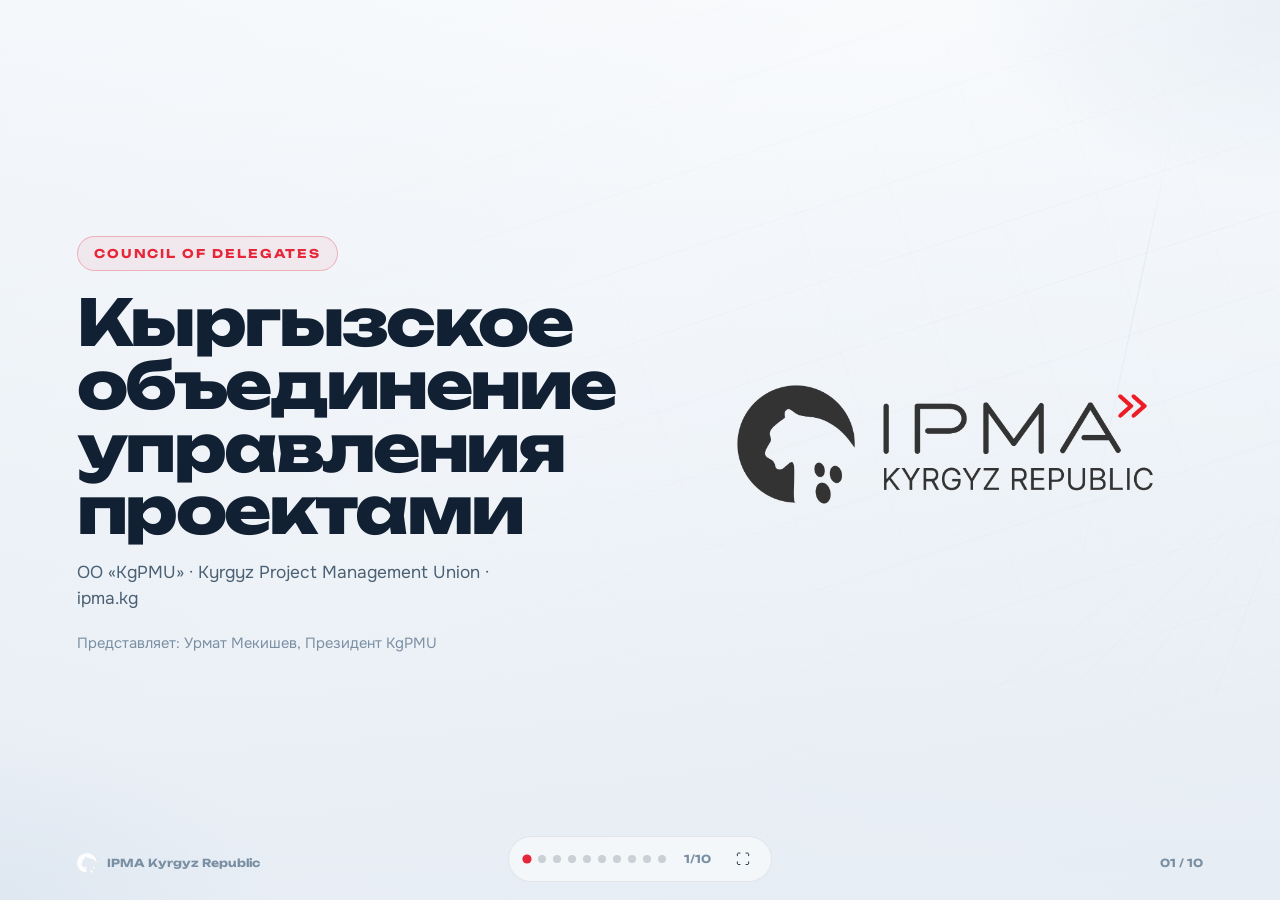
==== presentations/index.html @ 3008f170 "Split CoD deck into 10 separate HTML pages Each slide is its own page (01–10.html) with shared style" ====
<!DOCTYPE html>
<html lang="ru">
<head>
<meta charset="UTF-8">
<meta http-equiv="refresh" content="0; url=01.html">
<title>IPMA Kyrgyz Republic · KgPMU · CoD</title>
<link rel="canonical" href="01.html">
<script>location.replace("01.html");</script>
</head>
<body>
<p><a href="01.html">Открыть презентацию →</a></p>
</body>
</html>
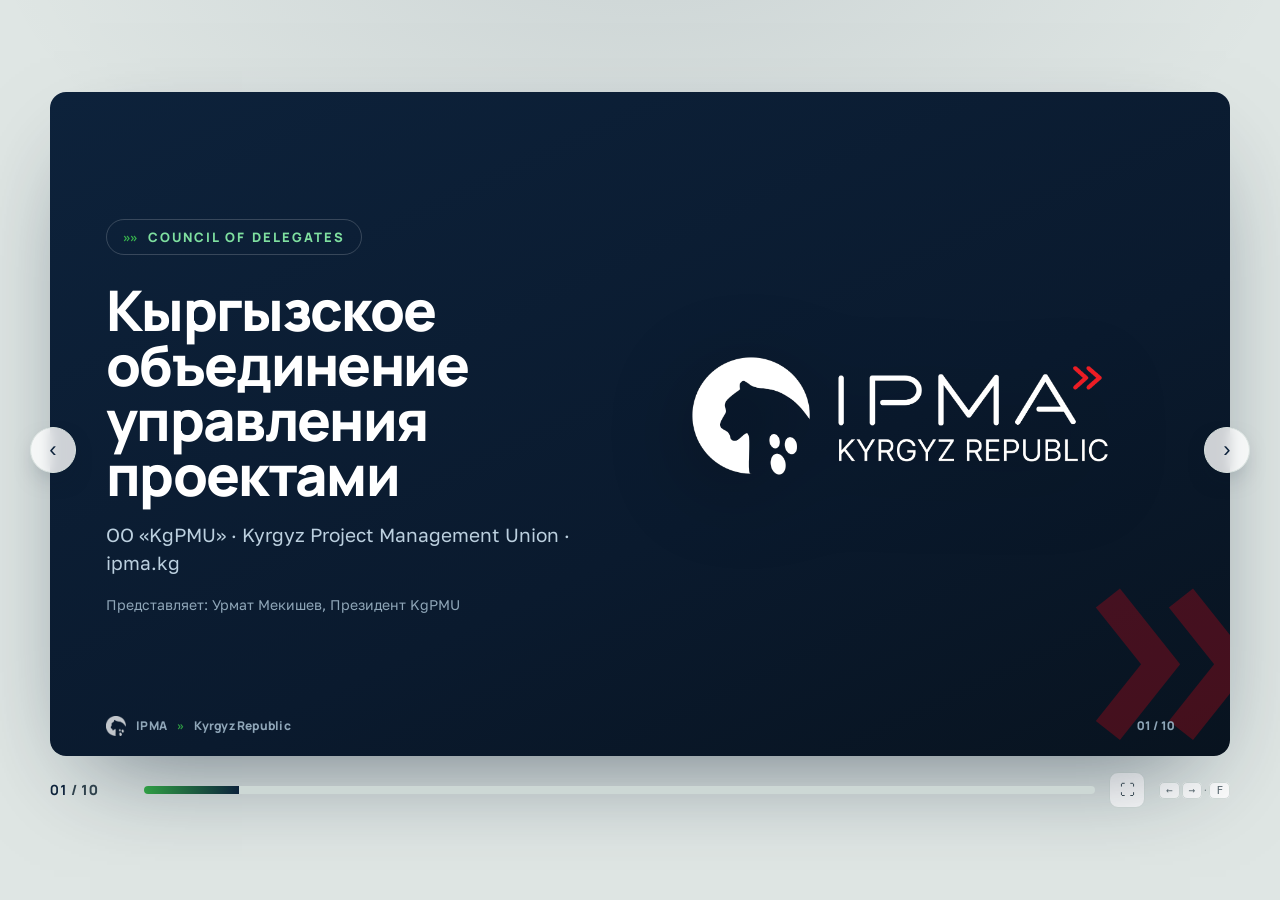
==== commit 6e6a4141: "Restyle CoD deck to match prezentaciya2-redesign Adopt Manrope/Golos Text, paper-green IPMA chrome, " ====
--- a/presentations/index.html
+++ b/presentations/index.html
@@ -2,12 +2,11 @@
 <html lang="ru">
 <head>
 <meta charset="UTF-8">
-<meta http-equiv="refresh" content="0; url=01.html">
+<meta http-equiv="refresh" content="0; url=IPMA_Kyrgyzstan_CoD_Presentation.html">
 <title>IPMA Kyrgyz Republic · KgPMU · CoD</title>
-<link rel="canonical" href="01.html">
-<script>location.replace("01.html");</script>
+<script>location.replace("IPMA_Kyrgyzstan_CoD_Presentation.html");</script>
 </head>
 <body>
-<p><a href="01.html">Открыть презентацию →</a></p>
+<p><a href="IPMA_Kyrgyzstan_CoD_Presentation.html">Открыть презентацию →</a></p>
 </body>
 </html>
